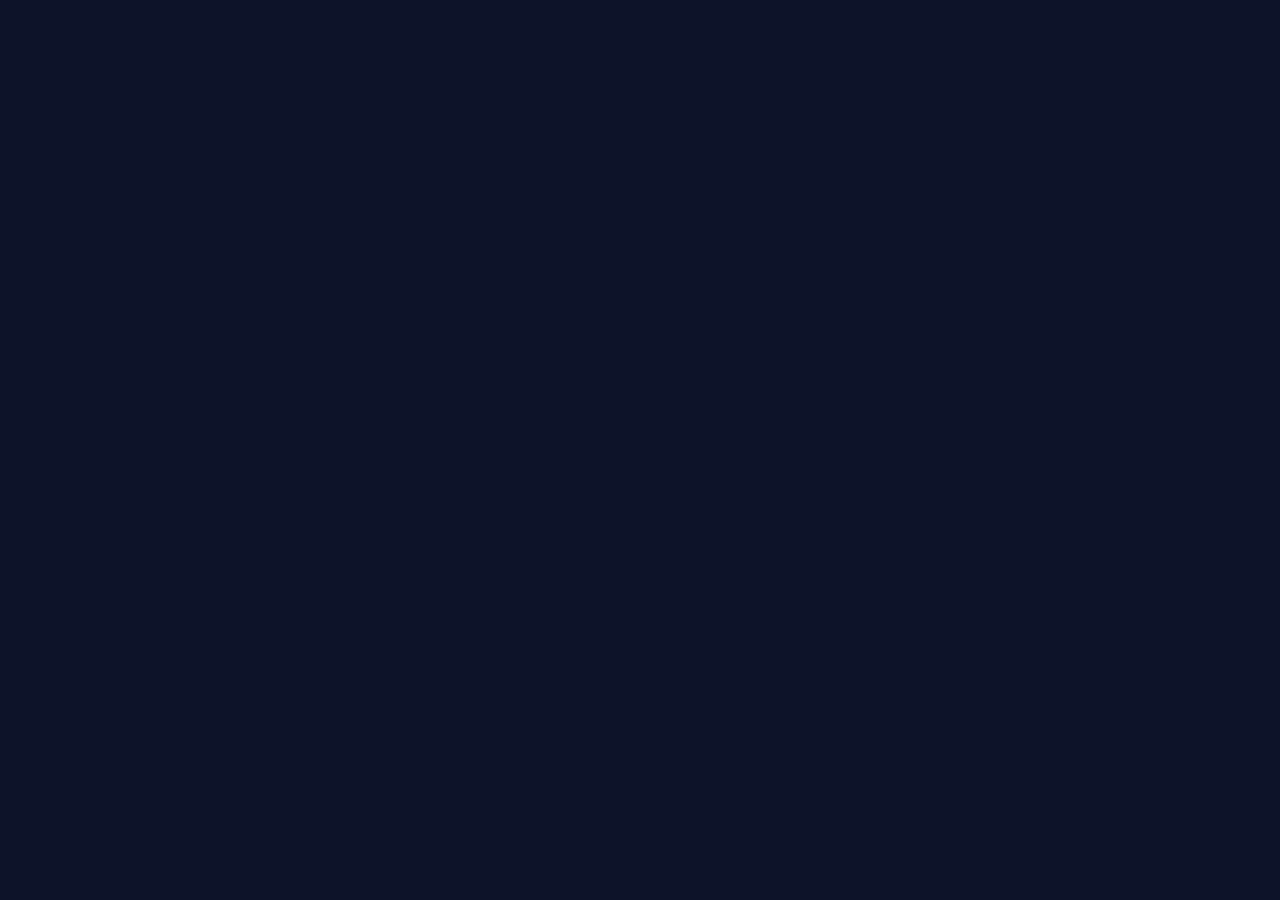
==== web/index.html @ cc93f130 "First Release v1.0.0" ====
<!DOCTYPE html>
<html>
<head>
  <base href="$FLUTTER_BASE_HREF">

  <meta charset="UTF-8">
  <meta content="IE=Edge" http-equiv="X-UA-Compatible">
  <meta name="description" content="Lunera - Every Phase, Your Own. A personal health and therapy tracking application.">

  <!-- iOS meta tags & icons -->
  <meta name="mobile-web-app-capable" content="yes">
  <meta name="apple-mobile-web-app-status-bar-style" content="black">
  <meta name="apple-mobile-web-app-title" content="Lunera">
  <link rel="apple-touch-icon" href="icons/Icon-192.png">

  <!-- Favicon -->
  <link rel="icon" type="image/png" href="favicon.png"/>

  <title>Lunera - Personal Health & HRT Tracker</title>
  <link rel="manifest" href="manifest.json">
</head>
<body style="background-color: #0F122B; margin: 0; padding: 0;">
  <script src="flutter_bootstrap.js" async></script>
</body>
</html>
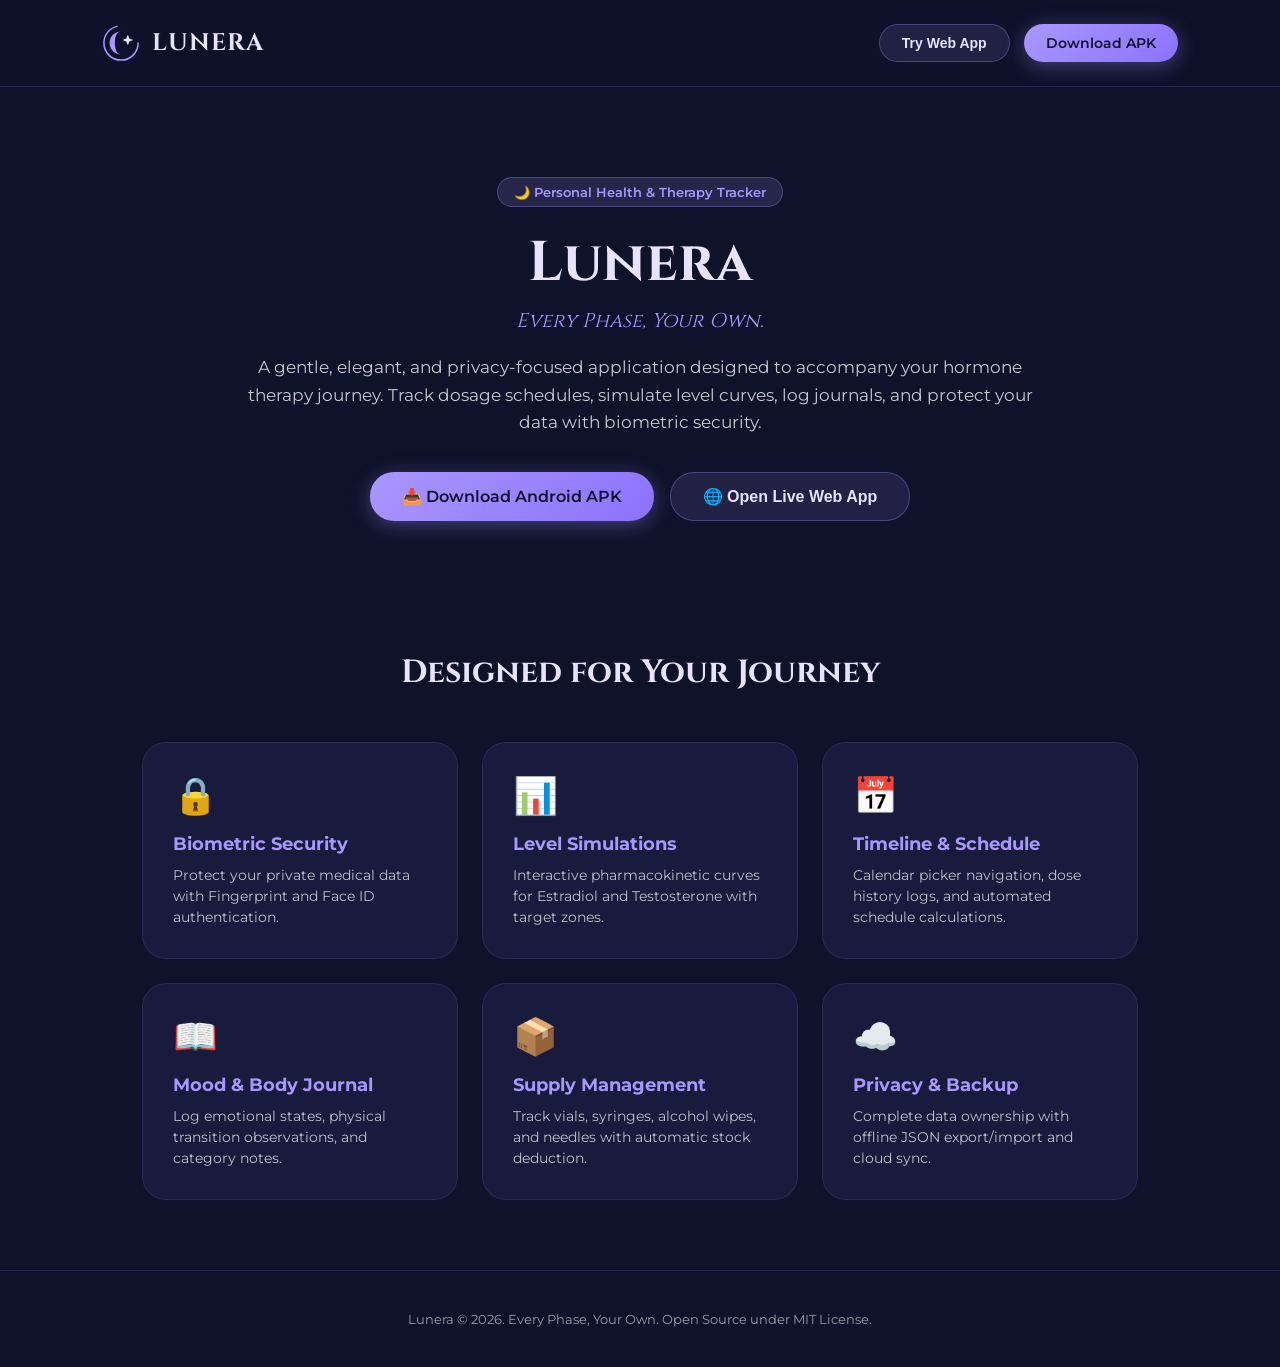
==== commit ce9d9d99: "feat: Add Lunera web landing page and release workflow" ====
--- a/web/index.html
+++ b/web/index.html
@@ -1,10 +1,11 @@
 <!DOCTYPE html>
-<html>
+<html lang="en">
 <head>
   <base href="$FLUTTER_BASE_HREF">
 
   <meta charset="UTF-8">
   <meta content="IE=Edge" http-equiv="X-UA-Compatible">
+  <meta name="viewport" content="width=device-width, initial-scale=1.0">
   <meta name="description" content="Lunera - Every Phase, Your Own. A personal health and therapy tracking application.">
 
   <!-- iOS meta tags & icons -->
@@ -18,8 +19,325 @@
 
   <title>Lunera - Personal Health & HRT Tracker</title>
   <link rel="manifest" href="manifest.json">
+
+  <!-- Google Fonts -->
+  <link rel="preconnect" href="https://fonts.googleapis.com">
+  <link rel="preconnect" href="https://fonts.gstatic.com" crossorigin>
+  <link href="https://fonts.googleapis.com/css2?family=Cinzel:wght@600;700&family=Montserrat:wght@400;500;600;700&display=swap" rel="stylesheet">
+
+  <style>
+    :root {
+      --midnight: #0F122B;
+      --indigo: #3B3F7A;
+      --lavender: #A997FF;
+      --moonlight: #E6E2FF;
+      --surface: #181B3B;
+      --text: #F7F6FB;
+    }
+
+    * {
+      box-sizing: border-box;
+      margin: 0;
+      padding: 0;
+    }
+
+    body {
+      background-color: var(--midnight);
+      color: var(--text);
+      font-family: 'Montserrat', sans-serif;
+      overflow-x: hidden;
+    }
+
+    #flutter-container {
+      position: fixed;
+      top: 0;
+      left: 0;
+      width: 100vw;
+      height: 100vh;
+      z-index: 9999;
+      background-color: var(--midnight);
+      display: none;
+    }
+
+    .landing-header {
+      display: flex;
+      justify-content: space-between;
+      align-items: center;
+      padding: 24px 8%;
+      background: rgba(15, 18, 43, 0.85);
+      backdrop-filter: blur(12px);
+      position: sticky;
+      top: 0;
+      z-index: 100;
+      border-bottom: 1px solid rgba(169, 151, 255, 0.15);
+    }
+
+    .brand {
+      display: flex;
+      align-items: center;
+      gap: 12px;
+      text-decoration: none;
+      color: var(--text);
+    }
+
+    .brand-logo {
+      width: 38px;
+      height: 38px;
+    }
+
+    .brand-title {
+      font-family: 'Cinzel', serif;
+      font-size: 24px;
+      font-weight: 700;
+      letter-spacing: 1px;
+      color: var(--moonlight);
+    }
+
+    .nav-buttons {
+      display: flex;
+      gap: 14px;
+    }
+
+    .btn {
+      display: inline-flex;
+      align-items: center;
+      justify-content: center;
+      gap: 8px;
+      padding: 10px 22px;
+      border-radius: 24px;
+      font-size: 14px;
+      font-weight: 600;
+      text-decoration: none;
+      transition: all 0.25s ease;
+      cursor: pointer;
+      border: none;
+    }
+
+    .btn-primary {
+      background: linear-gradient(135deg, var(--lavender), #8C72FF);
+      color: var(--midnight);
+      box-shadow: 0 4px 20px rgba(169, 151, 255, 0.35);
+    }
+
+    .btn-primary:hover {
+      transform: translateY(-2px);
+      box-shadow: 0 6px 25px rgba(169, 151, 255, 0.5);
+    }
+
+    .btn-secondary {
+      background: rgba(169, 151, 255, 0.12);
+      color: var(--moonlight);
+      border: 1px solid rgba(169, 151, 255, 0.3);
+    }
+
+    .btn-secondary:hover {
+      background: rgba(169, 151, 255, 0.22);
+      transform: translateY(-2px);
+    }
+
+    .hero {
+      text-align: center;
+      padding: 90px 20px 60px;
+      max-width: 850px;
+      margin: 0 auto;
+    }
+
+    .hero-badge {
+      display: inline-block;
+      padding: 6px 16px;
+      background: rgba(169, 151, 255, 0.15);
+      border: 1px solid rgba(169, 151, 255, 0.3);
+      border-radius: 20px;
+      color: var(--lavender);
+      font-size: 13px;
+      font-weight: 600;
+      margin-bottom: 24px;
+    }
+
+    .hero-title {
+      font-family: 'Cinzel', serif;
+      font-size: 56px;
+      font-weight: 700;
+      color: var(--moonlight);
+      margin-bottom: 12px;
+      line-height: 1.15;
+    }
+
+    .hero-tagline {
+      font-family: 'Cinzel', serif;
+      font-size: 20px;
+      color: var(--lavender);
+      margin-bottom: 20px;
+      font-style: italic;
+    }
+
+    .hero-desc {
+      font-size: 17px;
+      color: rgba(247, 246, 251, 0.8);
+      line-height: 1.6;
+      margin-bottom: 36px;
+    }
+
+    .hero-actions {
+      display: flex;
+      justify-content: center;
+      gap: 16px;
+      flex-wrap: wrap;
+    }
+
+    .features {
+      padding: 70px 8%;
+      max-width: 1200px;
+      margin: 0 auto;
+    }
+
+    .section-title {
+      text-align: center;
+      font-family: 'Cinzel', serif;
+      font-size: 32px;
+      color: var(--moonlight);
+      margin-bottom: 48px;
+    }
+
+    .grid {
+      display: grid;
+      grid-template-columns: repeat(auto-fit, minmax(280px, 1fr));
+      gap: 24px;
+    }
+
+    .card {
+      background: var(--surface);
+      padding: 30px;
+      border-radius: 24px;
+      border: 1px solid rgba(169, 151, 255, 0.12);
+      transition: transform 0.25s ease, border-color 0.25s ease;
+    }
+
+    .card:hover {
+      transform: translateY(-4px);
+      border-color: rgba(169, 151, 255, 0.35);
+    }
+
+    .card-icon {
+      font-size: 36px;
+      margin-bottom: 16px;
+    }
+
+    .card-title {
+      font-size: 18px;
+      font-weight: 700;
+      color: var(--lavender);
+      margin-bottom: 10px;
+    }
+
+    .card-desc {
+      font-size: 14px;
+      color: rgba(247, 246, 251, 0.75);
+      line-height: 1.5;
+    }
+
+    .footer {
+      text-align: center;
+      padding: 40px 20px;
+      border-top: 1px solid rgba(169, 151, 255, 0.15);
+      font-size: 13px;
+      color: rgba(247, 246, 251, 0.6);
+    }
+
+    @media (max-width: 600px) {
+      .hero-title { font-size: 38px; }
+      .hero-tagline { font-size: 16px; }
+      .landing-header { padding: 16px 5%; }
+    }
+  </style>
 </head>
-<body style="background-color: #0F122B; margin: 0; padding: 0;">
+<body>
+
+  <!-- Landing Page UI -->
+  <header class="landing-header">
+    <a href="#" class="brand">
+      <svg class="brand-logo" viewBox="0 0 100 100" fill="none" xmlns="http://www.w3.org/2000/svg">
+        <circle cx="50" cy="50" r="45" stroke="#A997FF" stroke-width="4" stroke-dasharray="200" stroke-linecap="round"/>
+        <path d="M50 20C33.4 20 20 33.4 20 50C20 66.6 33.4 80 50 80C42 80 34 72 34 50C34 28 42 20 50 20Z" fill="#A997FF"/>
+        <polygon points="68,28 72,38 82,42 72,46 68,56 64,46 54,42 64,38" fill="#E6E2FF"/>
+      </svg>
+      <span class="brand-title">LUNERA</span>
+    </a>
+    <div class="nav-buttons">
+      <button class="btn btn-secondary" onclick="launchWebApp()">Try Web App</button>
+      <a class="btn btn-primary" href="https://github.com/hyenavia/lunera/releases/latest/download/app-release.apk">Download APK</a>
+    </div>
+  </header>
+
+  <main>
+    <section class="hero">
+      <div class="hero-badge">🌙 Personal Health & Therapy Tracker</div>
+      <h1 class="hero-title">Lunera</h1>
+      <div class="hero-tagline">Every Phase, Your Own.</div>
+      <p class="hero-desc">
+        A gentle, elegant, and privacy-focused application designed to accompany your hormone therapy journey.
+        Track dosage schedules, simulate level curves, log journals, and protect your data with biometric security.
+      </p>
+      <div class="hero-actions">
+        <a class="btn btn-primary" href="https://github.com/hyenavia/lunera/releases/latest/download/app-release.apk" style="padding: 14px 32px; font-size: 16px;">
+          📥 Download Android APK
+        </a>
+        <button class="btn btn-secondary" onclick="launchWebApp()" style="padding: 14px 32px; font-size: 16px;">
+          🌐 Open Live Web App
+        </button>
+      </div>
+    </section>
+
+    <section class="features">
+      <h2 class="section-title">Designed for Your Journey</h2>
+      <div class="grid">
+        <div class="card">
+          <div class="card-icon">🔒</div>
+          <h3 class="card-title">Biometric Security</h3>
+          <p class="card-desc">Protect your private medical data with Fingerprint and Face ID authentication.</p>
+        </div>
+        <div class="card">
+          <div class="card-icon">📊</div>
+          <h3 class="card-title">Level Simulations</h3>
+          <p class="card-desc">Interactive pharmacokinetic curves for Estradiol and Testosterone with target zones.</p>
+        </div>
+        <div class="card">
+          <div class="card-icon">📅</div>
+          <h3 class="card-title">Timeline & Schedule</h3>
+          <p class="card-desc">Calendar picker navigation, dose history logs, and automated schedule calculations.</p>
+        </div>
+        <div class="card">
+          <div class="card-icon">📖</div>
+          <h3 class="card-title">Mood & Body Journal</h3>
+          <p class="card-desc">Log emotional states, physical transition observations, and category notes.</p>
+        </div>
+        <div class="card">
+          <div class="card-icon">📦</div>
+          <h3 class="card-title">Supply Management</h3>
+          <p class="card-desc">Track vials, syringes, alcohol wipes, and needles with automatic stock deduction.</p>
+        </div>
+        <div class="card">
+          <div class="card-icon">☁️</div>
+          <h3 class="card-title">Privacy & Backup</h3>
+          <p class="card-desc">Complete data ownership with offline JSON export/import and cloud sync.</p>
+        </div>
+      </div>
+    </section>
+  </main>
+
+  <footer class="footer">
+    <p>Lunera &copy; 2026. Every Phase, Your Own. Open Source under MIT License.</p>
+  </footer>
+
+  <!-- Container where Flutter Web renders -->
+  <div id="flutter-container"></div>
+
+  <script>
+    function launchWebApp() {
+      const container = document.getElementById('flutter-container');
+      container.style.display = 'block';
+    }
+  </script>
   <script src="flutter_bootstrap.js" async></script>
 </body>
 </html>
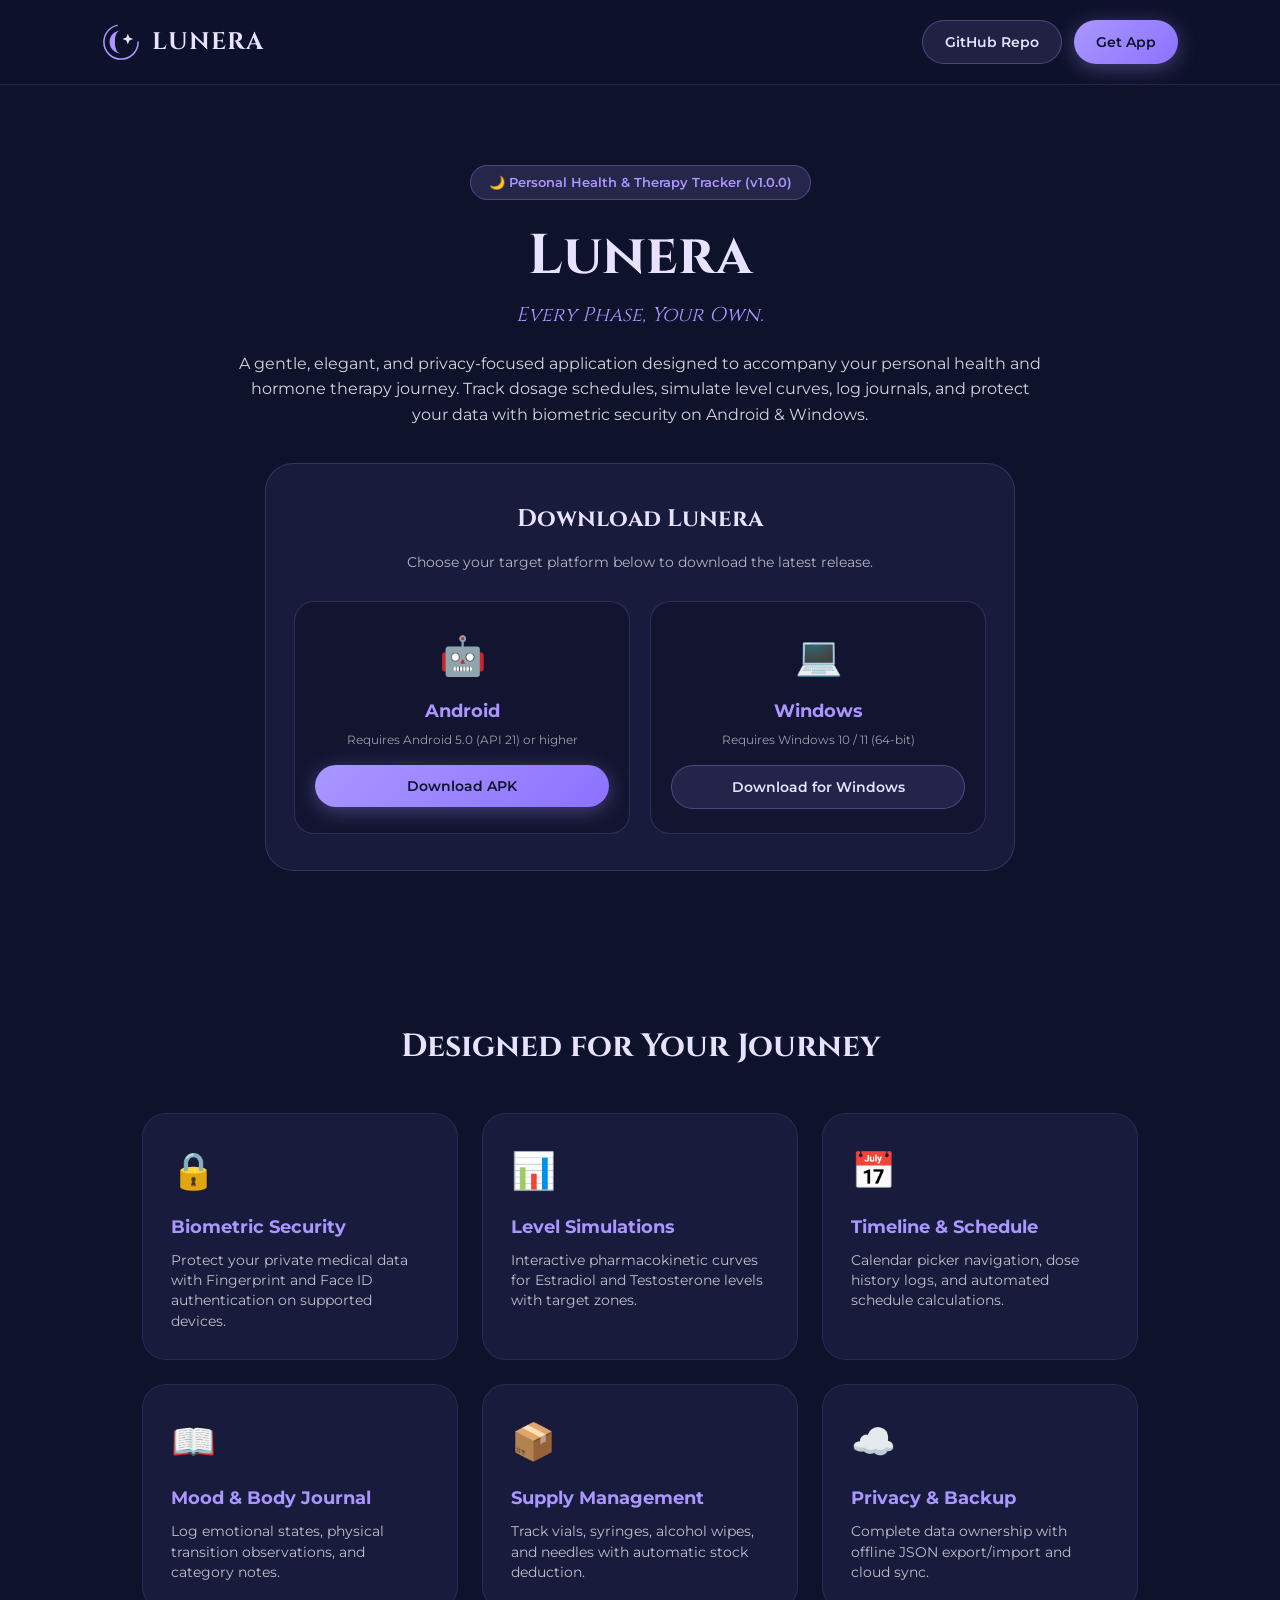
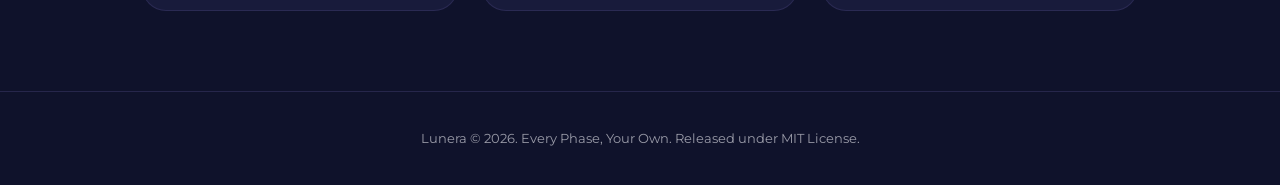
==== commit 12f4e42c: "Initial push v1.0.0" ====
--- a/web/index.html
+++ b/web/index.html
@@ -1,24 +1,15 @@
 <!DOCTYPE html>
 <html lang="en">
 <head>
-  <base href="$FLUTTER_BASE_HREF">
-
   <meta charset="UTF-8">
   <meta content="IE=Edge" http-equiv="X-UA-Compatible">
   <meta name="viewport" content="width=device-width, initial-scale=1.0">
-  <meta name="description" content="Lunera - Every Phase, Your Own. A personal health and therapy tracking application.">
-
-  <!-- iOS meta tags & icons -->
-  <meta name="mobile-web-app-capable" content="yes">
-  <meta name="apple-mobile-web-app-status-bar-style" content="black">
-  <meta name="apple-mobile-web-app-title" content="Lunera">
-  <link rel="apple-touch-icon" href="icons/Icon-192.png">
+  <meta name="description" content="Lunera - Every Phase, Your Own. A personal health and therapy tracking application for Android and Windows.">
 
   <!-- Favicon -->
   <link rel="icon" type="image/png" href="favicon.png"/>
 
   <title>Lunera - Personal Health & HRT Tracker</title>
-  <link rel="manifest" href="manifest.json">
 
   <!-- Google Fonts -->
   <link rel="preconnect" href="https://fonts.googleapis.com">
@@ -46,25 +37,15 @@
       color: var(--text);
       font-family: 'Montserrat', sans-serif;
       overflow-x: hidden;
-    }
-
-    #flutter-container {
-      position: fixed;
-      top: 0;
-      left: 0;
-      width: 100vw;
-      height: 100vh;
-      z-index: 9999;
-      background-color: var(--midnight);
-      display: none;
+      line-height: 1.6;
     }
 
     .landing-header {
       display: flex;
       justify-content: space-between;
       align-items: center;
-      padding: 24px 8%;
-      background: rgba(15, 18, 43, 0.85);
+      padding: 20px 8%;
+      background: rgba(15, 18, 43, 0.9);
       backdrop-filter: blur(12px);
       position: sticky;
       top: 0;
@@ -95,7 +76,7 @@
 
     .nav-buttons {
       display: flex;
-      gap: 14px;
+      gap: 12px;
     }
 
     .btn {
@@ -137,14 +118,14 @@
 
     .hero {
       text-align: center;
-      padding: 90px 20px 60px;
+      padding: 80px 20px 50px;
       max-width: 850px;
       margin: 0 auto;
     }
 
     .hero-badge {
       display: inline-block;
-      padding: 6px 16px;
+      padding: 6px 18px;
       background: rgba(169, 151, 255, 0.15);
       border: 1px solid rgba(169, 151, 255, 0.3);
       border-radius: 20px;
@@ -159,7 +140,7 @@
       font-size: 56px;
       font-weight: 700;
       color: var(--moonlight);
-      margin-bottom: 12px;
+      margin-bottom: 10px;
       line-height: 1.15;
     }
 
@@ -172,21 +153,77 @@
     }
 
     .hero-desc {
-      font-size: 17px;
-      color: rgba(247, 246, 251, 0.8);
+      font-size: 16px;
+      color: rgba(247, 246, 251, 0.85);
       line-height: 1.6;
       margin-bottom: 36px;
     }
 
-    .hero-actions {
+    .download-section {
+      background: var(--surface);
+      border: 1px solid rgba(169, 151, 255, 0.2);
+      border-radius: 28px;
+      padding: 36px 28px;
+      margin: 20px auto 60px;
+      max-width: 750px;
+    }
+
+    .download-title {
+      font-family: 'Cinzel', serif;
+      font-size: 24px;
+      color: var(--moonlight);
+      margin-bottom: 12px;
+    }
+
+    .download-sub {
+      font-size: 14px;
+      color: rgba(247, 246, 251, 0.7);
+      margin-bottom: 28px;
+    }
+
+    .download-grid {
       display: flex;
       justify-content: center;
-      gap: 16px;
+      gap: 20px;
       flex-wrap: wrap;
     }
 
+    .download-card {
+      flex: 1;
+      min-width: 240px;
+      background: rgba(15, 18, 43, 0.6);
+      border: 1px solid rgba(169, 151, 255, 0.2);
+      border-radius: 20px;
+      padding: 24px 20px;
+      text-align: center;
+      transition: all 0.25s ease;
+    }
+
+    .download-card:hover {
+      border-color: var(--lavender);
+      transform: translateY(-3px);
+    }
+
+    .platform-icon {
+      font-size: 38px;
+      margin-bottom: 10px;
+    }
+
+    .platform-name {
+      font-size: 18px;
+      font-weight: 700;
+      color: var(--lavender);
+      margin-bottom: 4px;
+    }
+
+    .platform-desc {
+      font-size: 12px;
+      color: rgba(247, 246, 251, 0.6);
+      margin-bottom: 16px;
+    }
+
     .features {
-      padding: 70px 8%;
+      padding: 40px 8% 80px;
       max-width: 1200px;
       margin: 0 auto;
     }
@@ -196,7 +233,7 @@
       font-family: 'Cinzel', serif;
       font-size: 32px;
       color: var(--moonlight);
-      margin-bottom: 48px;
+      margin-bottom: 40px;
     }
 
     .grid {
@@ -207,7 +244,7 @@
 
     .card {
       background: var(--surface);
-      padding: 30px;
+      padding: 28px;
       border-radius: 24px;
       border: 1px solid rgba(169, 151, 255, 0.12);
       transition: transform 0.25s ease, border-color 0.25s ease;
@@ -220,25 +257,25 @@
 
     .card-icon {
       font-size: 36px;
-      margin-bottom: 16px;
+      margin-bottom: 14px;
     }
 
     .card-title {
       font-size: 18px;
       font-weight: 700;
       color: var(--lavender);
-      margin-bottom: 10px;
+      margin-bottom: 8px;
     }
 
     .card-desc {
-      font-size: 14px;
+      font-size: 13.5px;
       color: rgba(247, 246, 251, 0.75);
       line-height: 1.5;
     }
 
     .footer {
       text-align: center;
-      padding: 40px 20px;
+      padding: 36px 20px;
       border-top: 1px solid rgba(169, 151, 255, 0.15);
       font-size: 13px;
       color: rgba(247, 246, 251, 0.6);
@@ -253,7 +290,7 @@
 </head>
 <body>
 
-  <!-- Landing Page UI -->
+  <!-- Landing Header -->
   <header class="landing-header">
     <a href="#" class="brand">
       <svg class="brand-logo" viewBox="0 0 100 100" fill="none" xmlns="http://www.w3.org/2000/svg">
@@ -264,42 +301,64 @@
       <span class="brand-title">LUNERA</span>
     </a>
     <div class="nav-buttons">
-      <button class="btn btn-secondary" onclick="launchWebApp()">Try Web App</button>
-      <a class="btn btn-primary" href="https://github.com/hyenavia/lunera/releases/latest/download/app-release.apk">Download APK</a>
+      <a class="btn btn-secondary" href="https://github.com/hyenavia/lunera" target="_blank">GitHub Repo</a>
+      <a class="btn btn-primary" href="#download">Get App</a>
     </div>
   </header>
 
   <main>
+    <!-- Hero Section -->
     <section class="hero">
-      <div class="hero-badge">🌙 Personal Health & Therapy Tracker</div>
+      <div class="hero-badge">🌙 Personal Health & Therapy Tracker (v1.0.0)</div>
       <h1 class="hero-title">Lunera</h1>
       <div class="hero-tagline">Every Phase, Your Own.</div>
       <p class="hero-desc">
-        A gentle, elegant, and privacy-focused application designed to accompany your hormone therapy journey.
-        Track dosage schedules, simulate level curves, log journals, and protect your data with biometric security.
+        A gentle, elegant, and privacy-focused application designed to accompany your personal health and hormone therapy journey.
+        Track dosage schedules, simulate level curves, log journals, and protect your data with biometric security on Android & Windows.
       </p>
-      <div class="hero-actions">
-        <a class="btn btn-primary" href="https://github.com/hyenavia/lunera/releases/latest/download/app-release.apk" style="padding: 14px 32px; font-size: 16px;">
-          📥 Download Android APK
-        </a>
-        <button class="btn btn-secondary" onclick="launchWebApp()" style="padding: 14px 32px; font-size: 16px;">
-          🌐 Open Live Web App
-        </button>
+
+      <!-- Download Section -->
+      <div class="download-section" id="download">
+        <h2 class="download-title">Download Lunera</h2>
+        <p class="download-sub">Choose your target platform below to download the latest release.</p>
+
+        <div class="download-grid">
+          <!-- Android APK Card -->
+          <div class="download-card">
+            <div class="platform-icon">🤖</div>
+            <div class="platform-name">Android</div>
+            <div class="platform-desc">Requires Android 5.0 (API 21) or higher</div>
+            <a class="btn btn-primary" href="https://github.com/hyenavia/lunera/releases/latest/download/app-release.apk" style="width: 100%;">
+              Download APK
+            </a>
+          </div>
+
+          <!-- Windows Desktop Card -->
+          <div class="download-card">
+            <div class="platform-icon">💻</div>
+            <div class="platform-name">Windows</div>
+            <div class="platform-desc">Requires Windows 10 / 11 (64-bit)</div>
+            <a class="btn btn-secondary" href="https://github.com/hyenavia/lunera/releases/latest/download/lunera-windows.zip" style="width: 100%;">
+              Download for Windows
+            </a>
+          </div>
+        </div>
       </div>
     </section>
 
+    <!-- Features Showcase -->
     <section class="features">
       <h2 class="section-title">Designed for Your Journey</h2>
       <div class="grid">
         <div class="card">
           <div class="card-icon">🔒</div>
           <h3 class="card-title">Biometric Security</h3>
-          <p class="card-desc">Protect your private medical data with Fingerprint and Face ID authentication.</p>
+          <p class="card-desc">Protect your private medical data with Fingerprint and Face ID authentication on supported devices.</p>
         </div>
         <div class="card">
           <div class="card-icon">📊</div>
           <h3 class="card-title">Level Simulations</h3>
-          <p class="card-desc">Interactive pharmacokinetic curves for Estradiol and Testosterone with target zones.</p>
+          <p class="card-desc">Interactive pharmacokinetic curves for Estradiol and Testosterone levels with target zones.</p>
         </div>
         <div class="card">
           <div class="card-icon">📅</div>
@@ -326,18 +385,8 @@
   </main>
 
   <footer class="footer">
-    <p>Lunera &copy; 2026. Every Phase, Your Own. Open Source under MIT License.</p>
+    <p>Lunera &copy; 2026. Every Phase, Your Own. Released under MIT License.</p>
   </footer>
 
-  <!-- Container where Flutter Web renders -->
-  <div id="flutter-container"></div>
-
-  <script>
-    function launchWebApp() {
-      const container = document.getElementById('flutter-container');
-      container.style.display = 'block';
-    }
-  </script>
-  <script src="flutter_bootstrap.js" async></script>
 </body>
 </html>
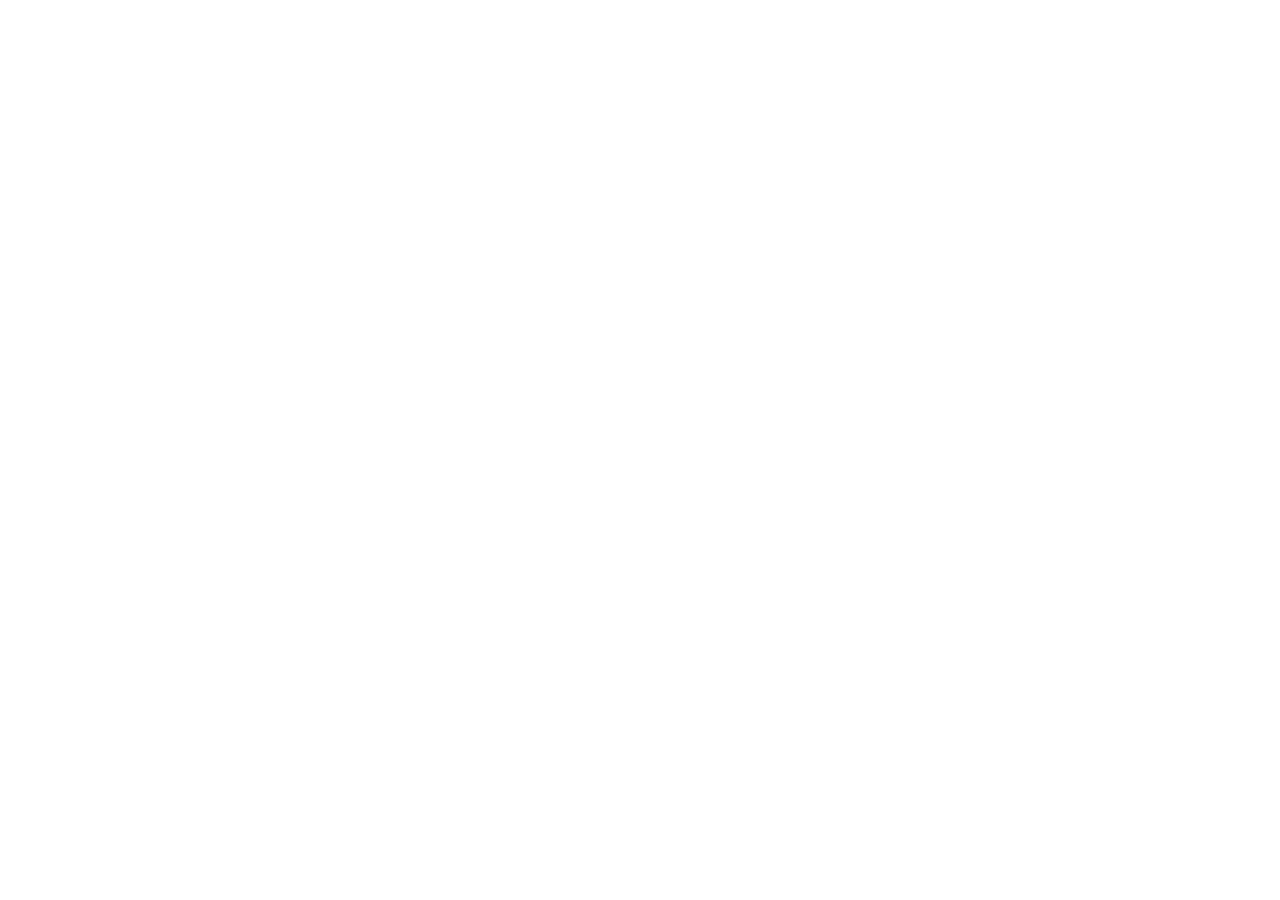
==== commit 29843649: "feat: initial commit to valynlove/lunera" ====
--- a/web/index.html
+++ b/web/index.html
@@ -1,392 +1,38 @@
 <!DOCTYPE html>
-<html lang="en">
+<html>
 <head>
+  <!--
+    If you are serving your web app in a path other than the root, change the
+    href value below to reflect the base path you are serving from.
+
+    The path provided below has to start and end with a slash "/" in order for
+    it to work correctly.
+
+    For more details:
+    * https://developer.mozilla.org/en-US/docs/Web/HTML/Element/base
+
+    This is a placeholder for base href that will be replaced by the value of
+    the `--base-href` argument provided to `flutter build`.
+  -->
+  <base href="$FLUTTER_BASE_HREF">
+
   <meta charset="UTF-8">
   <meta content="IE=Edge" http-equiv="X-UA-Compatible">
-  <meta name="viewport" content="width=device-width, initial-scale=1.0">
-  <meta name="description" content="Lunera - Every Phase, Your Own. A personal health and therapy tracking application for Android and Windows.">
+  <meta name="description" content="Lunera - Every Phase, Your Own. Personal health and therapy tracking application.">
+
+  <!-- iOS meta tags & icons -->
+  <meta name="mobile-web-app-capable" content="yes">
+  <meta name="apple-mobile-web-app-status-bar-style" content="black">
+  <meta name="apple-mobile-web-app-title" content="Lunera">
+  <link rel="apple-touch-icon" href="icons/Icon-192.png">
 
   <!-- Favicon -->
   <link rel="icon" type="image/png" href="favicon.png"/>
 
-  <title>Lunera - Personal Health & HRT Tracker</title>
-
-  <!-- Google Fonts -->
-  <link rel="preconnect" href="https://fonts.googleapis.com">
-  <link rel="preconnect" href="https://fonts.gstatic.com" crossorigin>
-  <link href="https://fonts.googleapis.com/css2?family=Cinzel:wght@600;700&family=Montserrat:wght@400;500;600;700&display=swap" rel="stylesheet">
-
-  <style>
-    :root {
-      --midnight: #0F122B;
-      --indigo: #3B3F7A;
-      --lavender: #A997FF;
-      --moonlight: #E6E2FF;
-      --surface: #181B3B;
-      --text: #F7F6FB;
-    }
-
-    * {
-      box-sizing: border-box;
-      margin: 0;
-      padding: 0;
-    }
-
-    body {
-      background-color: var(--midnight);
-      color: var(--text);
-      font-family: 'Montserrat', sans-serif;
-      overflow-x: hidden;
-      line-height: 1.6;
-    }
-
-    .landing-header {
-      display: flex;
-      justify-content: space-between;
-      align-items: center;
-      padding: 20px 8%;
-      background: rgba(15, 18, 43, 0.9);
-      backdrop-filter: blur(12px);
-      position: sticky;
-      top: 0;
-      z-index: 100;
-      border-bottom: 1px solid rgba(169, 151, 255, 0.15);
-    }
-
-    .brand {
-      display: flex;
-      align-items: center;
-      gap: 12px;
-      text-decoration: none;
-      color: var(--text);
-    }
-
-    .brand-logo {
-      width: 38px;
-      height: 38px;
-    }
-
-    .brand-title {
-      font-family: 'Cinzel', serif;
-      font-size: 24px;
-      font-weight: 700;
-      letter-spacing: 1px;
-      color: var(--moonlight);
-    }
-
-    .nav-buttons {
-      display: flex;
-      gap: 12px;
-    }
-
-    .btn {
-      display: inline-flex;
-      align-items: center;
-      justify-content: center;
-      gap: 8px;
-      padding: 10px 22px;
-      border-radius: 24px;
-      font-size: 14px;
-      font-weight: 600;
-      text-decoration: none;
-      transition: all 0.25s ease;
-      cursor: pointer;
-      border: none;
-    }
-
-    .btn-primary {
-      background: linear-gradient(135deg, var(--lavender), #8C72FF);
-      color: var(--midnight);
-      box-shadow: 0 4px 20px rgba(169, 151, 255, 0.35);
-    }
-
-    .btn-primary:hover {
-      transform: translateY(-2px);
-      box-shadow: 0 6px 25px rgba(169, 151, 255, 0.5);
-    }
-
-    .btn-secondary {
-      background: rgba(169, 151, 255, 0.12);
-      color: var(--moonlight);
-      border: 1px solid rgba(169, 151, 255, 0.3);
-    }
-
-    .btn-secondary:hover {
-      background: rgba(169, 151, 255, 0.22);
-      transform: translateY(-2px);
-    }
-
-    .hero {
-      text-align: center;
-      padding: 80px 20px 50px;
-      max-width: 850px;
-      margin: 0 auto;
-    }
-
-    .hero-badge {
-      display: inline-block;
-      padding: 6px 18px;
-      background: rgba(169, 151, 255, 0.15);
-      border: 1px solid rgba(169, 151, 255, 0.3);
-      border-radius: 20px;
-      color: var(--lavender);
-      font-size: 13px;
-      font-weight: 600;
-      margin-bottom: 24px;
-    }
-
-    .hero-title {
-      font-family: 'Cinzel', serif;
-      font-size: 56px;
-      font-weight: 700;
-      color: var(--moonlight);
-      margin-bottom: 10px;
-      line-height: 1.15;
-    }
-
-    .hero-tagline {
-      font-family: 'Cinzel', serif;
-      font-size: 20px;
-      color: var(--lavender);
-      margin-bottom: 20px;
-      font-style: italic;
-    }
-
-    .hero-desc {
-      font-size: 16px;
-      color: rgba(247, 246, 251, 0.85);
-      line-height: 1.6;
-      margin-bottom: 36px;
-    }
-
-    .download-section {
-      background: var(--surface);
-      border: 1px solid rgba(169, 151, 255, 0.2);
-      border-radius: 28px;
-      padding: 36px 28px;
-      margin: 20px auto 60px;
-      max-width: 750px;
-    }
-
-    .download-title {
-      font-family: 'Cinzel', serif;
-      font-size: 24px;
-      color: var(--moonlight);
-      margin-bottom: 12px;
-    }
-
-    .download-sub {
-      font-size: 14px;
-      color: rgba(247, 246, 251, 0.7);
-      margin-bottom: 28px;
-    }
-
-    .download-grid {
-      display: flex;
-      justify-content: center;
-      gap: 20px;
-      flex-wrap: wrap;
-    }
-
-    .download-card {
-      flex: 1;
-      min-width: 240px;
-      background: rgba(15, 18, 43, 0.6);
-      border: 1px solid rgba(169, 151, 255, 0.2);
-      border-radius: 20px;
-      padding: 24px 20px;
-      text-align: center;
-      transition: all 0.25s ease;
-    }
-
-    .download-card:hover {
-      border-color: var(--lavender);
-      transform: translateY(-3px);
-    }
-
-    .platform-icon {
-      font-size: 38px;
-      margin-bottom: 10px;
-    }
-
-    .platform-name {
-      font-size: 18px;
-      font-weight: 700;
-      color: var(--lavender);
-      margin-bottom: 4px;
-    }
-
-    .platform-desc {
-      font-size: 12px;
-      color: rgba(247, 246, 251, 0.6);
-      margin-bottom: 16px;
-    }
-
-    .features {
-      padding: 40px 8% 80px;
-      max-width: 1200px;
-      margin: 0 auto;
-    }
-
-    .section-title {
-      text-align: center;
-      font-family: 'Cinzel', serif;
-      font-size: 32px;
-      color: var(--moonlight);
-      margin-bottom: 40px;
-    }
-
-    .grid {
-      display: grid;
-      grid-template-columns: repeat(auto-fit, minmax(280px, 1fr));
-      gap: 24px;
-    }
-
-    .card {
-      background: var(--surface);
-      padding: 28px;
-      border-radius: 24px;
-      border: 1px solid rgba(169, 151, 255, 0.12);
-      transition: transform 0.25s ease, border-color 0.25s ease;
-    }
-
-    .card:hover {
-      transform: translateY(-4px);
-      border-color: rgba(169, 151, 255, 0.35);
-    }
-
-    .card-icon {
-      font-size: 36px;
-      margin-bottom: 14px;
-    }
-
-    .card-title {
-      font-size: 18px;
-      font-weight: 700;
-      color: var(--lavender);
-      margin-bottom: 8px;
-    }
-
-    .card-desc {
-      font-size: 13.5px;
-      color: rgba(247, 246, 251, 0.75);
-      line-height: 1.5;
-    }
-
-    .footer {
-      text-align: center;
-      padding: 36px 20px;
-      border-top: 1px solid rgba(169, 151, 255, 0.15);
-      font-size: 13px;
-      color: rgba(247, 246, 251, 0.6);
-    }
-
-    @media (max-width: 600px) {
-      .hero-title { font-size: 38px; }
-      .hero-tagline { font-size: 16px; }
-      .landing-header { padding: 16px 5%; }
-    }
-  </style>
+  <title>Lunera</title>
+  <link rel="manifest" href="manifest.json">
 </head>
 <body>
-
-  <!-- Landing Header -->
-  <header class="landing-header">
-    <a href="#" class="brand">
-      <svg class="brand-logo" viewBox="0 0 100 100" fill="none" xmlns="http://www.w3.org/2000/svg">
-        <circle cx="50" cy="50" r="45" stroke="#A997FF" stroke-width="4" stroke-dasharray="200" stroke-linecap="round"/>
-        <path d="M50 20C33.4 20 20 33.4 20 50C20 66.6 33.4 80 50 80C42 80 34 72 34 50C34 28 42 20 50 20Z" fill="#A997FF"/>
-        <polygon points="68,28 72,38 82,42 72,46 68,56 64,46 54,42 64,38" fill="#E6E2FF"/>
-      </svg>
-      <span class="brand-title">LUNERA</span>
-    </a>
-    <div class="nav-buttons">
-      <a class="btn btn-secondary" href="https://github.com/hyenavia/lunera" target="_blank">GitHub Repo</a>
-      <a class="btn btn-primary" href="#download">Get App</a>
-    </div>
-  </header>
-
-  <main>
-    <!-- Hero Section -->
-    <section class="hero">
-      <div class="hero-badge">🌙 Personal Health & Therapy Tracker (v1.0.0)</div>
-      <h1 class="hero-title">Lunera</h1>
-      <div class="hero-tagline">Every Phase, Your Own.</div>
-      <p class="hero-desc">
-        A gentle, elegant, and privacy-focused application designed to accompany your personal health and hormone therapy journey.
-        Track dosage schedules, simulate level curves, log journals, and protect your data with biometric security on Android & Windows.
-      </p>
-
-      <!-- Download Section -->
-      <div class="download-section" id="download">
-        <h2 class="download-title">Download Lunera</h2>
-        <p class="download-sub">Choose your target platform below to download the latest release.</p>
-
-        <div class="download-grid">
-          <!-- Android APK Card -->
-          <div class="download-card">
-            <div class="platform-icon">🤖</div>
-            <div class="platform-name">Android</div>
-            <div class="platform-desc">Requires Android 5.0 (API 21) or higher</div>
-            <a class="btn btn-primary" href="https://github.com/hyenavia/lunera/releases/latest/download/app-release.apk" style="width: 100%;">
-              Download APK
-            </a>
-          </div>
-
-          <!-- Windows Desktop Card -->
-          <div class="download-card">
-            <div class="platform-icon">💻</div>
-            <div class="platform-name">Windows</div>
-            <div class="platform-desc">Requires Windows 10 / 11 (64-bit)</div>
-            <a class="btn btn-secondary" href="https://github.com/hyenavia/lunera/releases/latest/download/lunera-windows.zip" style="width: 100%;">
-              Download for Windows
-            </a>
-          </div>
-        </div>
-      </div>
-    </section>
-
-    <!-- Features Showcase -->
-    <section class="features">
-      <h2 class="section-title">Designed for Your Journey</h2>
-      <div class="grid">
-        <div class="card">
-          <div class="card-icon">🔒</div>
-          <h3 class="card-title">Biometric Security</h3>
-          <p class="card-desc">Protect your private medical data with Fingerprint and Face ID authentication on supported devices.</p>
-        </div>
-        <div class="card">
-          <div class="card-icon">📊</div>
-          <h3 class="card-title">Level Simulations</h3>
-          <p class="card-desc">Interactive pharmacokinetic curves for Estradiol and Testosterone levels with target zones.</p>
-        </div>
-        <div class="card">
-          <div class="card-icon">📅</div>
-          <h3 class="card-title">Timeline & Schedule</h3>
-          <p class="card-desc">Calendar picker navigation, dose history logs, and automated schedule calculations.</p>
-        </div>
-        <div class="card">
-          <div class="card-icon">📖</div>
-          <h3 class="card-title">Mood & Body Journal</h3>
-          <p class="card-desc">Log emotional states, physical transition observations, and category notes.</p>
-        </div>
-        <div class="card">
-          <div class="card-icon">📦</div>
-          <h3 class="card-title">Supply Management</h3>
-          <p class="card-desc">Track vials, syringes, alcohol wipes, and needles with automatic stock deduction.</p>
-        </div>
-        <div class="card">
-          <div class="card-icon">☁️</div>
-          <h3 class="card-title">Privacy & Backup</h3>
-          <p class="card-desc">Complete data ownership with offline JSON export/import and cloud sync.</p>
-        </div>
-      </div>
-    </section>
-  </main>
-
-  <footer class="footer">
-    <p>Lunera &copy; 2026. Every Phase, Your Own. Released under MIT License.</p>
-  </footer>
-
+  <script src="flutter_bootstrap.js" async></script>
 </body>
 </html>
